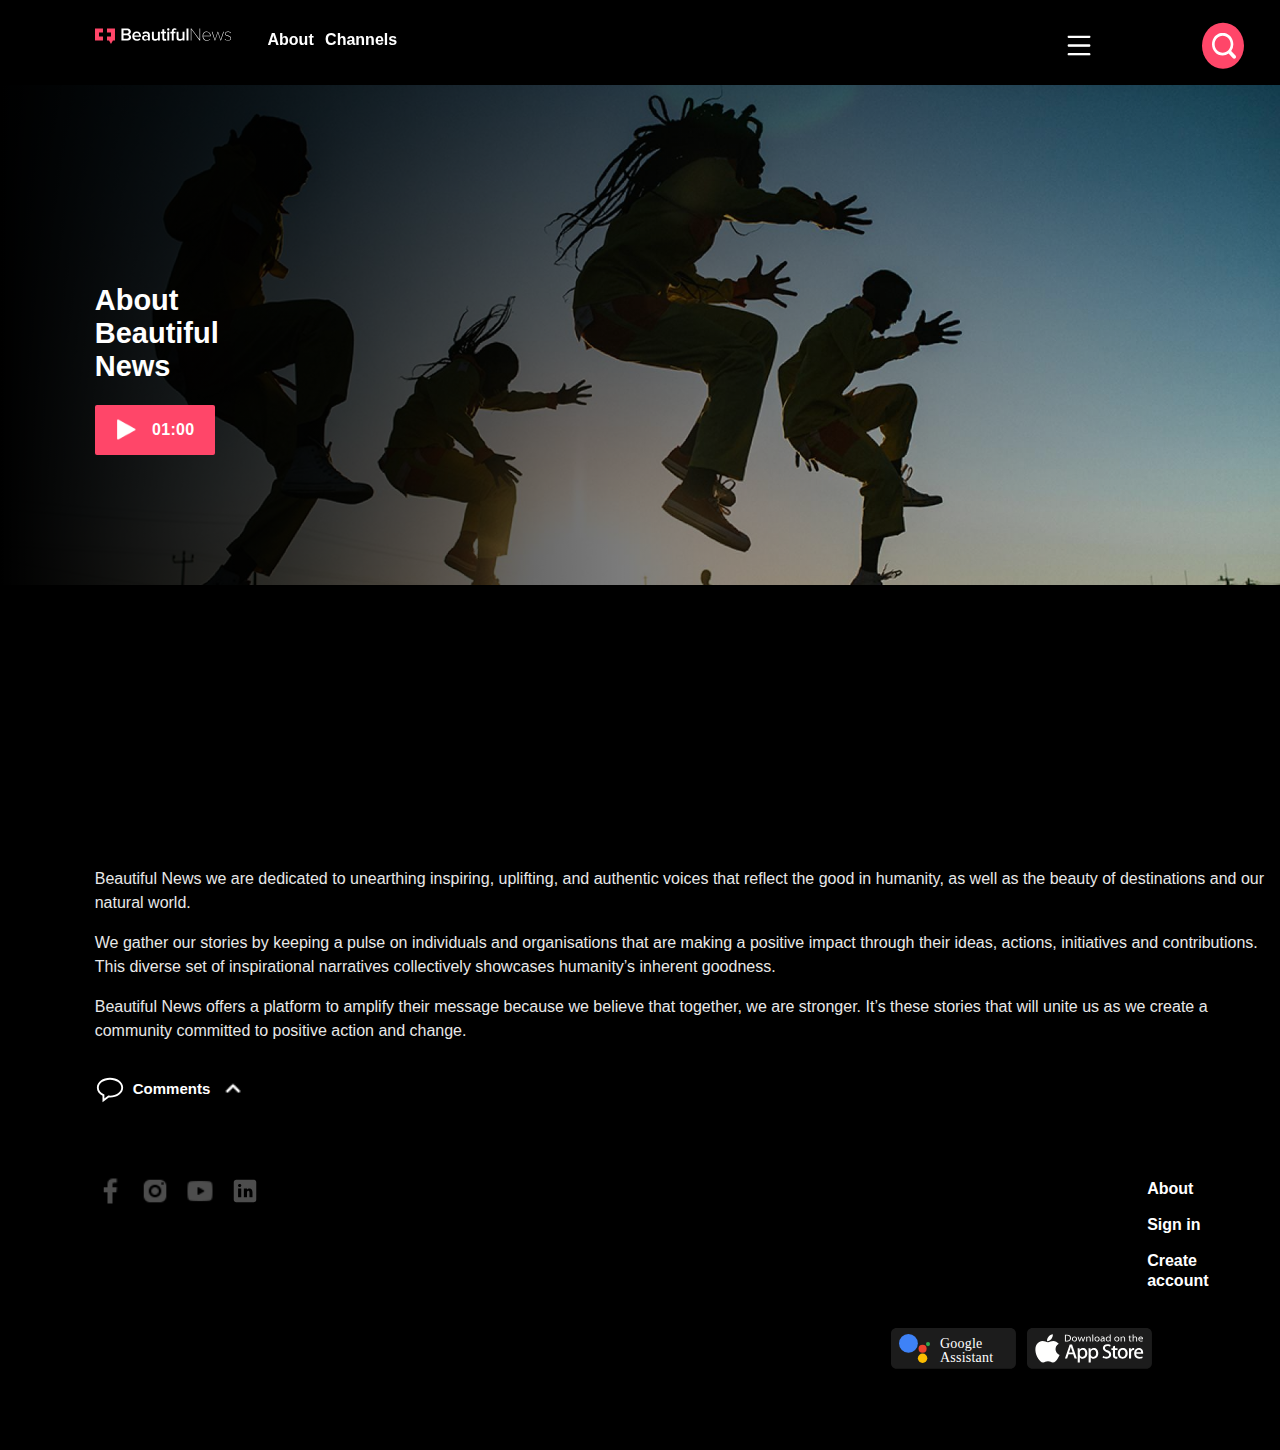
==== about.html @ 3dfb3af2 "obnovil footer" ====
<!DOCTYPE html>
<html lang="en">
<head>
    <meta charset="UTF-8">
    <meta http-equiv="X-UA-Compatible" content="IE=edge">
    <meta name="viewport" content="width=device-width, initial-scale=1.0">
    <link rel="stylesheet" href="css/about.css">
    <title>About Us</title>
</head>
<body>
    <div id="progress">
        <span id="progress-value">&#x1F815;</span>
      </div>
    <header>
        <div class="asa">
            <img src="images/znakNews.svg" class="znak-news" alt="">
            <a href="about.html"><div class="zagolovok-slovo">About</div></a>
            <a href="channel.html"><div class="zagolovok-slovo-1">Channels</div></a>
        </div>
        
            <div class="search-bar">
                <div class="search-box">
                     <input type="text" placeholder="Type to search..">
                    <div class="search-icon">
                        <img class="znak_iskat" src="[data-uri]" alt="">
                    </div>
                </div>
            
            </div>
            <img src="images/menu.png" alt="" class="menu_znak">

            
        
    </header>
    <!----------------------------------------------------------------------------------------->
    <div id="div-pod-zogolovok"></div>
    <div class="glavnaya-novost">
        <img src="images/about beautiful news.jpg" alt="" class="glavnaya-kartinka">
        <div id="background-dlya-kartinok"></div>
        <div class="osnovnyie-zagolovoki">
            <h1 class="h1-zogolovok">
                About <br>
                Beautiful <br>              
                News</h1>
            <div style="display: flex">
                <div class="video-na-zagolovke">
                    <img src="images/play.png" alt="" class="ikonka-play">
                    <div class="vremya-video">01:00</div> 
                </div>
            </div>
        </div>
    </div>
    <!-------------------------------------TEXT---------------------------------------------------->
    <div class="text-content">
        <p>Beautiful News we are dedicated to unearthing inspiring, uplifting, and authentic voices that reflect the good in humanity, as well as the beauty of destinations and our natural world.</p>
        <p>We gather our stories by keeping a pulse on individuals and organisations that are making a positive impact through their ideas, actions, initiatives and contributions. This diverse set of inspirational narratives collectively showcases humanity’s inherent goodness. </p>
        <p>Beautiful News offers a platform to amplify their message because we believe that together, we are stronger. It’s these stories that will unite us as we create a community committed to positive action and change.</p>
    </div>
    <!-------------------------------------COMMENTS---------------------------------------------------->
    <div id = comment class="comments">
        <div id="comments-js">
            <img src="images/message.svg" alt="" class="comment-oblachko">
            <span class="comment-comments">Comments</span>
            <img src="images/svernut.png" alt="" id="svernut" onclick="comments_jss()">
            <img src="images/razvernut.png" alt="" id="razvernut" onclick="comments_jss_2()">
        </div>
        <textarea name="" id="comment-textarea" cols="60" rows="1" placeholder="Type your comment here"></textarea>
    </div>

    <script src="javascript/mainPage.js"></script>
    <!-------------------------------------footer----------------------------------------------->
    <footer>
        <div style="display: flex">
            <a href="https://www.facebook.com/"><img src="images/facebook.png" alt="" class="sotsyalnaya-set"></a>
            <a href="https://www.instagram.com/"><img src="images/instagram.png" alt="" class="sotsyalnaya-set"></a>
            <a href="https://www.youtube.com/"><img src="images/youtube.png" alt="" class="sotsyalnaya-set"></a>
            <a href="https://ru.linkedin.com/"><img src="images/linkedin.svg" alt="" class="sotsyalnaya-set"></a>
            <div class="footer-text" style="margin-left: 80%">
                <a href="about.html"><p>About</p></a>
                <a href="signIn.html"><p>Sign in</p></a>
                <a href="createAccount.html"><p>Create account</p></a>
            </div>
        </div>
        <div style="display: flex" class="nizhnaya-chast-footer">
            <img src="https://www.beautifulnews.com/themes/custom/beautiful_news/images/branding/bn-brand-logo-gs.svg" alt="">
            <img src="images/googleassistant.svg" alt="" class="google-assistant-appstore" style="margin-left: 73%; margin-right: 1%">
            <img src="images/appstore.svg" alt="" class="google-assistant-appstore">
        </div>
    </footer>
</body>
</html>
---- css/about.css ----
html{
    scroll-behavior: smooth;
}
body {
    margin: 0;
    font-family: 'proximanova',sans-serif;
    color: #fff;
    background: #000;
    height: 1450px;
    /* border-width: 1;
    border-style: solid;
    border-color: #e2e8f0; */
}
a {
    text-decoration:none;
    color: #fff;
}
header {
    background-color: rgba(0,0,0,0.7);
    width: 100%;
    height: 85px;
    display: block;
    position: fixed;
    z-index: 5;
    display: flex;
    flex-direction: column;
}
.asa {
    padding-top: 28px;
    margin-right: 7.4%;
    margin-left: 7.4%;
    font-weight: bold;
}
.znak-news {
    max-width: 10.7%;
    height: auto;
    position: absolute;
}
.zagolovok-slovo {
    margin-left: 13.5%;
    margin-top: 0.2%;
    position: absolute;
    cursor: pointer;
}
.zagolovok-slovo:hover {
    text-decoration: underline;
    transition: color .2s linear;
    color: #ff4669;
}
.zagolovok-slovo-1 {
    cursor: pointer;
    margin-top: 0.2%;
    position: absolute;
    margin-left: 18%;
    color: #fff;
}
.zagolovok-slovo-1:hover {
    text-decoration: underline;
    transition: color .2s linear;
    color: #ff4669;
}
.znak_iskat {
    height: 23px;
    width: 23px;
    cursor: pointer;
    margin-left: 80.4%;
    display: block;
    position: absolute;
    margin-top: 2px;
}
.menu_znak {
    height: 34%;
    width: 2%;
    margin-left: 83.3%;
    cursor: pointer;
    display: block;
    position: absolute;
    margin-top: 31px;
}

/*----------------------------------*/

.search-bar{
    width: 100%;
    height: 65%;
    right: 50px;
}
.search-box{
    left: 895px;
    position: relative;
    height: 71%;
    width: 30%;
    border-radius: 50%;
    box-shadow: 5px 5px 30px rgba(0,0,0,.2);
    transition: all 0.5s cubic-bezier(0.68, -0.555, 0.265, 1.55);
}
.search-box.active{
    width: 23%;
}
.search-box input{
    height: 100%;
    width: 100%;
    border: none;
    outline: none;
    background: #fff;
    font-size: 18px;
    border-radius: 50px;
    padding: -19px 60px 0 20px;
    opacity: 0;
    transition: all 0.5s cubic-bezier(0.68, -0.555, 0.265, 1.55);

}
.search-box input.active{
    opacity: 1;
}
.search-box input::placeholder{
    color: #e8e8e8;
}
.search-box .search-icon{
    position: absolute;
    left: 307px;
    right: 175px;
    top: 50%;
    transform: translateY(-54%);
    height: 119%;
    width: 11%;
    background: #ff4669;
    border-radius: 50%;
    text-align: center;
    line-height: 60px;
    font-size: 22px;
    color:#ff4669;
    cursor: pointer;
    z-index: 1;
    transition: all 0.5s cubic-bezier(0.68, -0.555, 0.265, 1.55);

}
.search-box .search-icon.active{
    height: 122%;
    width: 14.5%;
    color: #fff;
    right: 5px;
    background: #ff4669;
    transform: translateY(-52%) rotate(360deg);
    line-height: 50px;
    font-size: 20px;
}
.search-icon img{
    height: 57%;
    width: 58%;
    margin: 10px 10px;
}

 /* ------------------------------------------------------------------------------- */
 #div-pod-zogolovok {
    height: 85px;
    width: 100%;
 }
.glavnaya-novost {
    width: 100%;
    height: 750px;
}
.glavnaya-kartinka {
    max-width: 100%;
    height: auto;
    position: absolute;
    display: block;
}
#background-dlya-kartinok{
    width: 100%;
    height: 750px;
    position: absolute;
    z-index: 1;
    background: linear-gradient(to right,black 0%,rgba(0,0,0,0) 100%);
}
.osnovnyie-zagolovoki {
    margin-left: 7.4%;
    margin-top: 14%;
    position: absolute;
    z-index: 2;
}
.h1-zogolovok {
    font-size: 29px;
    width: 60%;
}

.video-na-zagolovke {
    margin-top: 2.4%;
    height: 50px;
    width: 120px;
    font-size: 16px;
    font-weight: 600;
    letter-spacing: 0.25px;
    background-color: #ff4669;
    border-radius: 2px;
    cursor: pointer;
}
.ikonka-play {
    width: 25px;
    height: 25px;
    margin-top: 10%;
    margin-left: 15%;
    float: left;
}
.vremya-video {
    float: left;
    margin-top: 13%;
    margin-left: 12%;
}
.video-na-zagolovke:hover {
    background-color: #565657;
}

/*-------------------*/

#progress {
    position: fixed;
    bottom: 20px;
    right: 10px;
    height: 8%;
    width: 5%;
    display: none;
    place-items: center;
    border-radius: 50%;
    box-shadow: 0 0 10px rgba(0, 0, 0, 0.2);
    cursor: pointer;
  }
  #progress-value {
    display: block;
    height: calc(100% - 15px);
    width: calc(100% - 15px);
    background-color: #ffffff;
    border-radius: 50%;
    display: grid;
    place-items: center;
    font-size: 35px;
    color: #2c5c81;
  }

 /* -------------------------------TEXT------------------------------------------------ */
.text-content {
    font-family: -apple-system,BlinkMacSystemFont,"Segoe UI",Roboto,"Helvetica Neue",Arial,"Noto Sans",sans-serif,"Apple Color Emoji","Segoe UI Emoji","Segoe UI Symbol","Noto Color Emoji";
    margin-left: 7.4%;
    margin-top: 2.5%;
    max-width: 1210px;
    color: #e8e8e8;
    line-height: 1.5;
}
/* -------------------------------COMMENTS------------------------------------------------ */
.comments {
    margin-left: 7.4%;
    margin-top: 2.5%;
    max-width: 1210px;
}
#comments-js {
    display: flex;;
}
#comments-js:hover {
    text-decoration: underline;
}
.comment-oblachko {
    height: 30px;
    max-width: 30px;
    cursor: pointer;
    display: block;
    margin-right: 8px;
}
.comment-comments {
    text-align: center;
    font-size: 15px;
    font-weight: 600;
    line-height: 1.2;
    cursor: pointer;
    margin-top: 5px;
    margin-right: 8px;
}
#razvernut {
    height: 30px;
    max-width: 30px;
    cursor: pointer;
    display: none;
    
}
#svernut {
    height: 30px;
    max-width: 30px;
    cursor: pointer;
    margin-right: 8px;
}
#comment-textarea {
    max-width: 100%;
    min-width: 100%;
    height: 45px;
    background-color: #444444;
    border-radius: 5px;
    color: #fff;
    border: #000 solid;
    margin-top: 1%;
    font-size: 15px;
    font-family: 'proximanova',sans-serif;
    display: none;
    /* background: url([data-uri]);
    background-position: right 0.625rem top 0.875rem; */
    background-repeat: no-repeat;
    resize: none;
}
#comment-textarea.show {
    display: block;
}
::placeholder {
    padding-top: 1%;
    padding-left: 2%;
    font-size: 15px;
    font-family: 'proximanova',sans-serif;
}
/* --------------------------------------footer----------------------------------------- */
footer {
    margin-left: 7.4%;
    margin-right: 7.4%;
    margin-top: 4.5%;
}
.sotsyalnaya-set {
    height: 30px;
    width: 30px;
    margin-right: 15px;
    opacity: .3;
    margin-top: 13px;
}
.sotsyalnaya-set:hover {
    opacity: 1;
}
.footer-text {
    padding-top: 0px;
    font-size: 16px;
    font-weight: 600;
    line-height: 1.25;
}
.footer-text p {
    cursor: pointer;
}
.footer-text p:hover {
    text-decoration: underline;
}
.nizhnaya-chast-footer {
    margin-top: 2%;
}
.google-assistant-appstore {
    cursor: pointer;
}
.google-assistant-appstore:hover {
    opacity: .6;
}
/* -------------------------------mobile-version------------------------------------------------ */

@media (max-width: 768px){
    #div-pod-zogolovok {
        height: 85px;
        width: 100%;
     }
    .glavnaya-novost {
        width: 100%;
        height: 800px;
    }
    .glavnaya-kartinka {
        max-width: 100%;
        height: 500px;
        position: absolute;
        display: block;
    }
    #background-dlya-kartinok{
        width: 100%;
        height: 750px;
        position: absolute;
        z-index: 1;
        background: linear-gradient(to right,black 0%,rgba(0,0,0,0) 100%);
    }
    .osnovnyie-zagolovoki {
        margin-left: 7.4%;
        margin-top: 14%;
        position: absolute;
        z-index: 2;
    }
    .h1-zogolovok {
        font-size: 29px;
        width: 60%;
    }
    
    .video-na-zagolovke {
        margin-top: 2.4%;
        height: 50px;
        width: 120px;
        font-size: 16px;
        font-weight: 600;
        letter-spacing: 0.25px;
        background-color: #ff4669;
        border-radius: 2px;
        cursor: pointer;
    }
    .ikonka-play {
        width: 25px;
        height: 25px;
        margin-top: 10%;
        margin-left: 15%;
        float: left;
    }
    .vremya-video {
        float: left;
        margin-top: 13%;
        margin-left: 12%;
    }
    .video-na-zagolovke:hover {
        background-color: #565657;
    }
    
    /*-------------------*/
    
    #progress {
        position: fixed;
        bottom: 20px;
        right: 10px;
        height: 8%;
        width: 5%;
        display: none;
        place-items: center;
        border-radius: 50%;
        box-shadow: 0 0 10px rgba(0, 0, 0, 0.2);
        cursor: pointer;
      }
      #progress-value {
        display: block;
        height: calc(100% - 15px);
        width: calc(100% - 15px);
        background-color: #ffffff;
        border-radius: 50%;
        display: grid;
        place-items: center;
        font-size: 35px;
        color: #2c5c81;
      }
      /* --------------------------------------footer----------------------------------------- */
    footer {
        margin-left: 7.4%;
        margin-right: 7.4%;
        margin-top: 4.5%;
    }
    .sotsyalnaya-set {
        height: 30px;
        width: 30px;
        margin-right: 15px;
        opacity: .3;
        margin-top: 13px;
    }
    .sotsyalnaya-set:hover {
        opacity: 1;
    }
    .footer-text {
        padding-top: 0px;
        font-size: 16px;
        font-weight: 600;
        line-height: 1.25;
    }
    .footer-text p {
        cursor: pointer;
    }
    .footer-text p:hover {
        text-decoration: underline;
    }
    .nizhnaya-chast-footer {
        margin-top: 2%;
    }
    .google-assistant-appstore {
        cursor: pointer;
    }
    .google-assistant-appstore:hover {
        opacity: .6;
    }
}
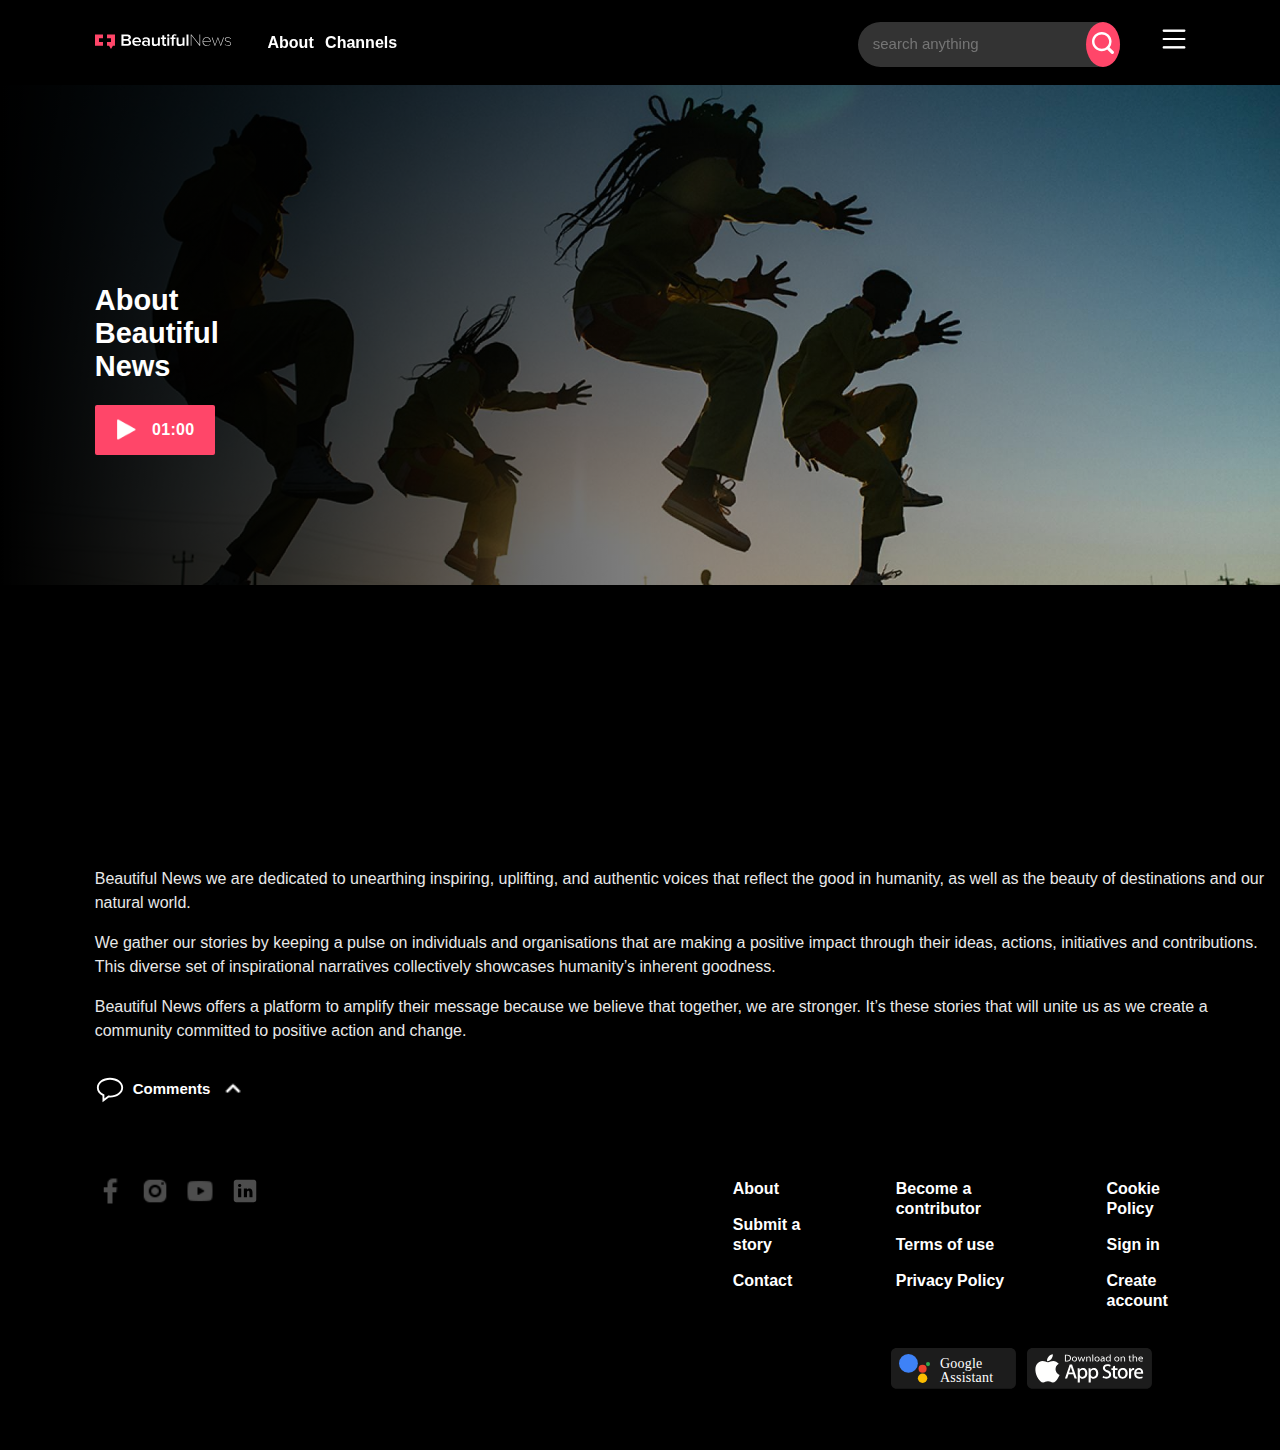
==== commit e67c82ca: "коррекция" ====
--- a/about.html
+++ b/about.html
@@ -13,22 +13,19 @@
       </div>
     <header>
         <div class="asa">
-            <img src="images/znakNews.svg" class="znak-news" alt="">
+            <a href="mainPage.html"><img src="images/znakNews.svg" class="znak-news" alt=""></a>
             <a href="about.html"><div class="zagolovok-slovo">About</div></a>
             <a href="channel.html"><div class="zagolovok-slovo-1">Channels</div></a>
-        </div>
         
-            <div class="search-bar">
-                <div class="search-box">
-                     <input type="text" placeholder="Type to search..">
-                    <div class="search-icon">
-                        <img class="znak_iskat" src="[data-uri]" alt="">
-                    </div>
-                </div>
-            
+        
+            <div class="container">
+                <form action="" class="search-bar">
+                    <input type="text" placeholder="search anything" name="q">
+                    <button type="submit"><img src="[data-uri]" alt=""></button>
+                </form>
             </div>
             <img src="images/menu.png" alt="" class="menu_znak">
-
+        </div>
             
         
     </header>
@@ -75,10 +72,20 @@
             <a href="https://www.instagram.com/"><img src="images/instagram.png" alt="" class="sotsyalnaya-set"></a>
             <a href="https://www.youtube.com/"><img src="images/youtube.png" alt="" class="sotsyalnaya-set"></a>
             <a href="https://ru.linkedin.com/"><img src="images/linkedin.svg" alt="" class="sotsyalnaya-set"></a>
-            <div class="footer-text" style="margin-left: 80%">
-                <a href="about.html"><p>About</p></a>
-                <a href="signIn.html"><p>Sign in</p></a>
-                <a href="createAccount.html"><p>Create account</p></a>
+            <div class="footer-text" style="margin-left: 42%">
+                <p>About</p>
+                <p>Submit a story</p>
+                <p>Contact</p>
+            </div>
+            <div class="footer-text" style="margin-left: 8%">
+                <p>Become a contributor</p>
+                <p>Terms of use</p>
+                <p>Privacy Policy</p>
+            </div>
+            <div class="footer-text" style="margin-left: 9%">
+                <p>Cookie Policy</p>
+                <p>Sign in</p>
+                <p>Create account</p>
             </div>
         </div>
         <div style="display: flex" class="nizhnaya-chast-footer">
--- a/css/about.css
+++ b/css/about.css
@@ -22,14 +22,18 @@
     display: block;
     position: fixed;
     z-index: 5;
+}
+.asa {
+    padding-top: 22px;
+    margin-right: 7.4%;
+    margin-left: 7.4%;
+    font-weight: bold;
     display: flex;
     flex-direction: column;
-}
-.asa {
-    padding-top: 28px;
-    margin-right: 7.4%;
-    margin-left: 7.4%;
-    font-weight: bold;
+    height: 78%;
+}
+a img{
+    margin-top: 0.9%;
 }
 .znak-news {
     max-width: 10.7%;
@@ -38,7 +42,7 @@
 }
 .zagolovok-slovo {
     margin-left: 13.5%;
-    margin-top: 0.2%;
+    margin-top: 0.9%;
     position: absolute;
     cursor: pointer;
 }
@@ -49,10 +53,9 @@
 }
 .zagolovok-slovo-1 {
     cursor: pointer;
-    margin-top: 0.2%;
+    margin-top: 0.9%;
     position: absolute;
     margin-left: 18%;
-    color: #fff;
 }
 .zagolovok-slovo-1:hover {
     text-decoration: underline;
@@ -72,84 +75,61 @@
     height: 34%;
     width: 2%;
     margin-left: 83.3%;
-    cursor: pointer;
-    display: block;
-    position: absolute;
-    margin-top: 31px;
-}
+    margin-top: 0.2%;
+    cursor: pointer;
+    display: block;
+    position: absolute;
+
+}
+
+
 
 /*----------------------------------*/
 
+.container{
+    width: 24%;
+    display: flex;
+    align-items: center;
+    justify-content: center;
+    margin-left: 70%;
+    padding: -2px;
+}
 .search-bar{
     width: 100%;
-    height: 65%;
-    right: 50px;
-}
-.search-box{
-    left: 895px;
-    position: relative;
-    height: 71%;
-    width: 30%;
+    max-width: 700%;
+    background: rgba(255, 255, 255, 0.2);
+    display: flex;
+    align-items: center;
+    border-radius: 60px;
+}
+
+
+.search-bar input{
+    background: transparent;
+    flex: 1;
+    border: 0;
+    outline: none;
+    padding: 3% 4%;
+    font-size: 13px;
+    color:#ff4669;
+}
+.container::placeholder{
+    color: #a09799;
+}
+.search-bar button img{
+    width: 97%;
+}
+.search-bar button{
+    border: 0;
     border-radius: 50%;
-    box-shadow: 5px 5px 30px rgba(0,0,0,.2);
-    transition: all 0.5s cubic-bezier(0.68, -0.555, 0.265, 1.55);
-}
-.search-box.active{
-    width: 23%;
-}
-.search-box input{
-    height: 100%;
-    width: 100%;
-    border: none;
-    outline: none;
-    background: #fff;
-    font-size: 18px;
-    border-radius: 50px;
-    padding: -19px 60px 0 20px;
-    opacity: 0;
-    transition: all 0.5s cubic-bezier(0.68, -0.555, 0.265, 1.55);
-
-}
-.search-box input.active{
-    opacity: 1;
-}
-.search-box input::placeholder{
-    color: #e8e8e8;
-}
-.search-box .search-icon{
-    position: absolute;
-    left: 307px;
-    right: 175px;
-    top: 50%;
-    transform: translateY(-54%);
-    height: 119%;
-    width: 11%;
-    background: #ff4669;
-    border-radius: 50%;
-    text-align: center;
-    line-height: 60px;
-    font-size: 22px;
-    color:#ff4669;
-    cursor: pointer;
-    z-index: 1;
-    transition: all 0.5s cubic-bezier(0.68, -0.555, 0.265, 1.55);
-
-}
-.search-box .search-icon.active{
-    height: 122%;
-    width: 14.5%;
-    color: #fff;
-    right: 5px;
-    background: #ff4669;
-    transform: translateY(-52%) rotate(360deg);
-    line-height: 50px;
-    font-size: 20px;
-}
-.search-icon img{
-    height: 57%;
-    width: 58%;
-    margin: 10px 10px;
-}
+    width: 13%;
+    height: 5vh;
+    background:#ff4669;
+    cursor: pointer;
+}
+
+
+
 
  /* ------------------------------------------------------------------------------- */
  #div-pod-zogolovok {
@@ -213,11 +193,12 @@
 
 /*-------------------*/
 
+
 #progress {
     position: fixed;
-    bottom: 20px;
-    right: 10px;
-    height: 8%;
+    bottom: 3%;
+    right: 2%;
+    height: 9%;
     width: 5%;
     display: none;
     place-items: center;
@@ -229,13 +210,14 @@
     display: block;
     height: calc(100% - 15px);
     width: calc(100% - 15px);
-    background-color: #ffffff;
+    background-color: #3f3b3b;
     border-radius: 50%;
     display: grid;
     place-items: center;
-    font-size: 35px;
-    color: #2c5c81;
+    font-size: 26px;
+    color: #ccd0d4;
   }
+
 
  /* -------------------------------TEXT------------------------------------------------ */
 .text-content {
@@ -350,129 +332,3 @@
 .google-assistant-appstore:hover {
     opacity: .6;
 }
-/* -------------------------------mobile-version------------------------------------------------ */
-
-@media (max-width: 768px){
-    #div-pod-zogolovok {
-        height: 85px;
-        width: 100%;
-     }
-    .glavnaya-novost {
-        width: 100%;
-        height: 800px;
-    }
-    .glavnaya-kartinka {
-        max-width: 100%;
-        height: 500px;
-        position: absolute;
-        display: block;
-    }
-    #background-dlya-kartinok{
-        width: 100%;
-        height: 750px;
-        position: absolute;
-        z-index: 1;
-        background: linear-gradient(to right,black 0%,rgba(0,0,0,0) 100%);
-    }
-    .osnovnyie-zagolovoki {
-        margin-left: 7.4%;
-        margin-top: 14%;
-        position: absolute;
-        z-index: 2;
-    }
-    .h1-zogolovok {
-        font-size: 29px;
-        width: 60%;
-    }
-    
-    .video-na-zagolovke {
-        margin-top: 2.4%;
-        height: 50px;
-        width: 120px;
-        font-size: 16px;
-        font-weight: 600;
-        letter-spacing: 0.25px;
-        background-color: #ff4669;
-        border-radius: 2px;
-        cursor: pointer;
-    }
-    .ikonka-play {
-        width: 25px;
-        height: 25px;
-        margin-top: 10%;
-        margin-left: 15%;
-        float: left;
-    }
-    .vremya-video {
-        float: left;
-        margin-top: 13%;
-        margin-left: 12%;
-    }
-    .video-na-zagolovke:hover {
-        background-color: #565657;
-    }
-    
-    /*-------------------*/
-    
-    #progress {
-        position: fixed;
-        bottom: 20px;
-        right: 10px;
-        height: 8%;
-        width: 5%;
-        display: none;
-        place-items: center;
-        border-radius: 50%;
-        box-shadow: 0 0 10px rgba(0, 0, 0, 0.2);
-        cursor: pointer;
-      }
-      #progress-value {
-        display: block;
-        height: calc(100% - 15px);
-        width: calc(100% - 15px);
-        background-color: #ffffff;
-        border-radius: 50%;
-        display: grid;
-        place-items: center;
-        font-size: 35px;
-        color: #2c5c81;
-      }
-      /* --------------------------------------footer----------------------------------------- */
-    footer {
-        margin-left: 7.4%;
-        margin-right: 7.4%;
-        margin-top: 4.5%;
-    }
-    .sotsyalnaya-set {
-        height: 30px;
-        width: 30px;
-        margin-right: 15px;
-        opacity: .3;
-        margin-top: 13px;
-    }
-    .sotsyalnaya-set:hover {
-        opacity: 1;
-    }
-    .footer-text {
-        padding-top: 0px;
-        font-size: 16px;
-        font-weight: 600;
-        line-height: 1.25;
-    }
-    .footer-text p {
-        cursor: pointer;
-    }
-    .footer-text p:hover {
-        text-decoration: underline;
-    }
-    .nizhnaya-chast-footer {
-        margin-top: 2%;
-    }
-    .google-assistant-appstore {
-        cursor: pointer;
-    }
-    .google-assistant-appstore:hover {
-        opacity: .6;
-    }
-}
-
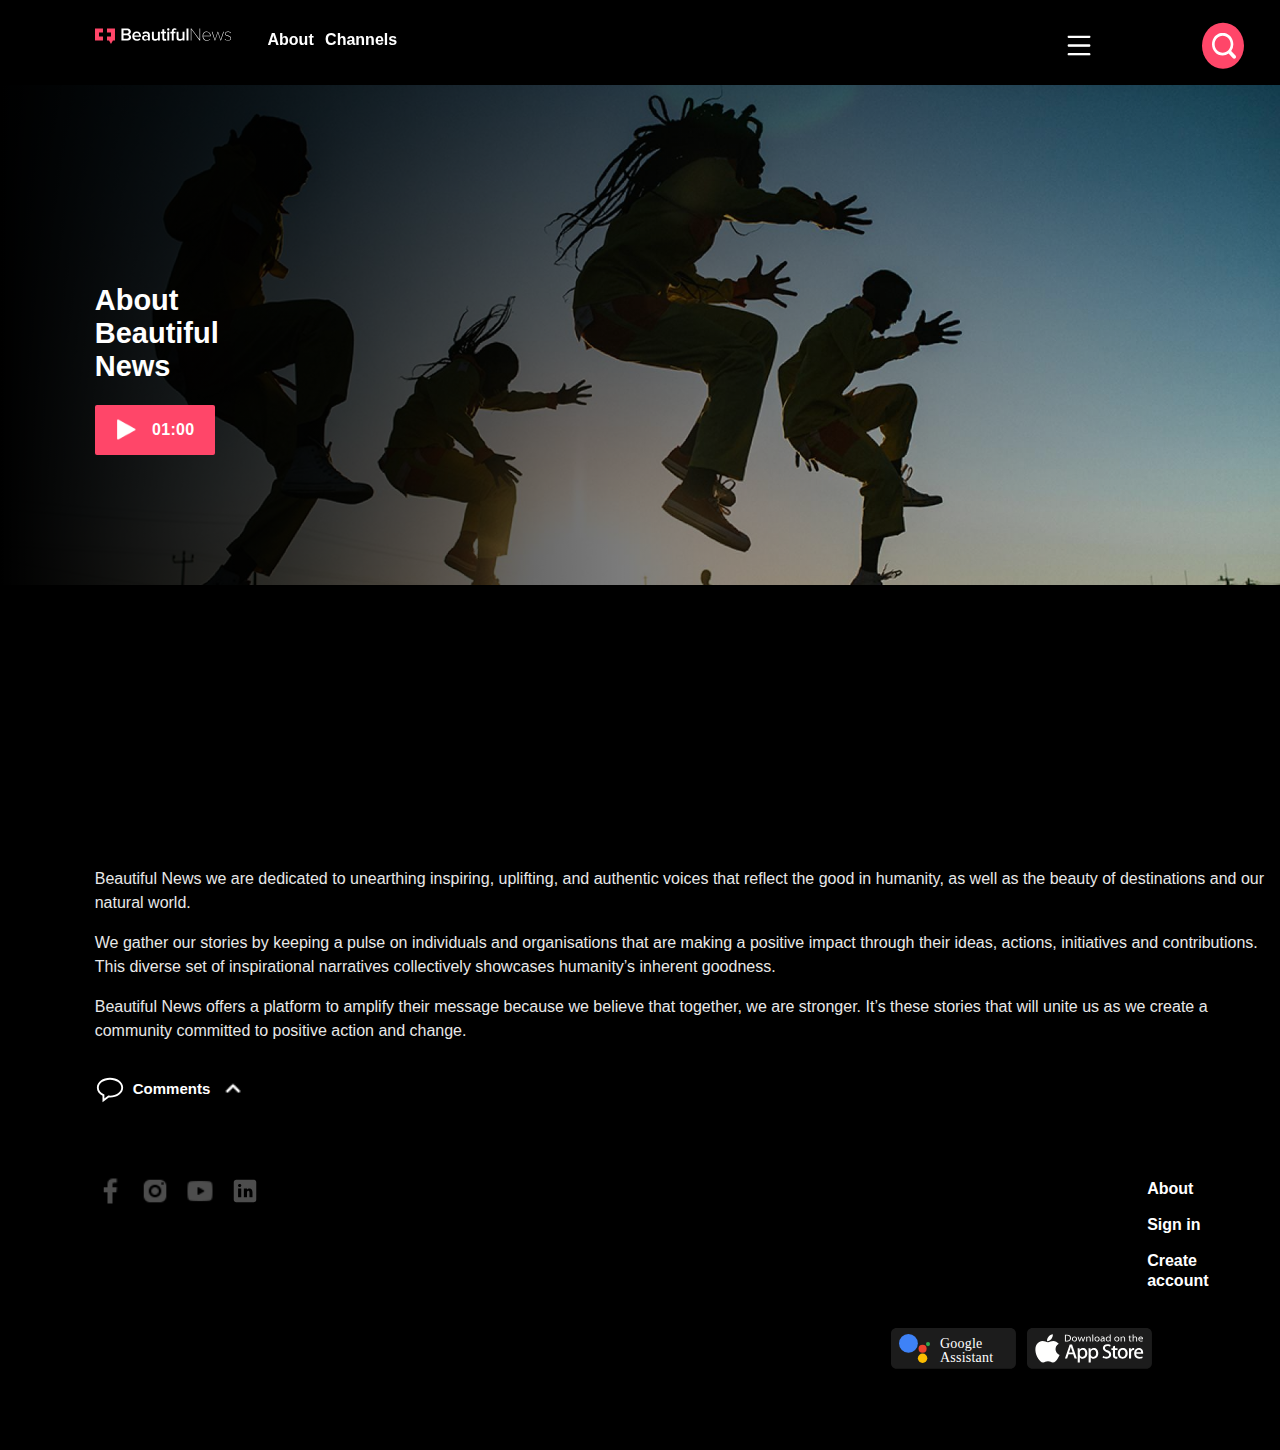
==== commit 3a67f781: "sdelal mobile adaptation na About page, krome header" ====
--- a/about.html
+++ b/about.html
@@ -16,16 +16,19 @@
             <a href="mainPage.html"><img src="images/znakNews.svg" class="znak-news" alt=""></a>
             <a href="about.html"><div class="zagolovok-slovo">About</div></a>
             <a href="channel.html"><div class="zagolovok-slovo-1">Channels</div></a>
+        </div>
         
-        
-            <div class="container">
-                <form action="" class="search-bar">
-                    <input type="text" placeholder="search anything" name="q">
-                    <button type="submit"><img src="[data-uri]" alt=""></button>
-                </form>
+            <div class="search-bar">
+                <div class="search-box">
+                     <input type="text" placeholder="Type to search..">
+                    <div class="search-icon">
+                        <img class="znak_iskat" src="[data-uri]" alt="">
+                    </div>
+                </div>
+            
             </div>
             <img src="images/menu.png" alt="" class="menu_znak">
-        </div>
+
             
         
     </header>
@@ -72,25 +75,15 @@
             <a href="https://www.instagram.com/"><img src="images/instagram.png" alt="" class="sotsyalnaya-set"></a>
             <a href="https://www.youtube.com/"><img src="images/youtube.png" alt="" class="sotsyalnaya-set"></a>
             <a href="https://ru.linkedin.com/"><img src="images/linkedin.svg" alt="" class="sotsyalnaya-set"></a>
-            <div class="footer-text" style="margin-left: 42%">
-                <p>About</p>
-                <p>Submit a story</p>
-                <p>Contact</p>
-            </div>
-            <div class="footer-text" style="margin-left: 8%">
-                <p>Become a contributor</p>
-                <p>Terms of use</p>
-                <p>Privacy Policy</p>
-            </div>
-            <div class="footer-text" style="margin-left: 9%">
-                <p>Cookie Policy</p>
-                <p>Sign in</p>
-                <p>Create account</p>
+            <div class="footer-text">
+                <a href="about.html"><p>About</p></a>
+                <a href="signIn.html"><p>Sign in</p></a>
+                <a href="createAccount.html"><p>Create account</p></a>
             </div>
         </div>
         <div style="display: flex" class="nizhnaya-chast-footer">
             <img src="https://www.beautifulnews.com/themes/custom/beautiful_news/images/branding/bn-brand-logo-gs.svg" alt="">
-            <img src="images/googleassistant.svg" alt="" class="google-assistant-appstore" style="margin-left: 73%; margin-right: 1%">
+            <img src="images/googleassistant.svg" alt="" id="google-assistant" class="google-assistant-appstore">
             <img src="images/appstore.svg" alt="" class="google-assistant-appstore">
         </div>
     </footer>
--- a/css/about.css
+++ b/css/about.css
@@ -22,18 +22,14 @@
     display: block;
     position: fixed;
     z-index: 5;
+    display: flex;
+    flex-direction: column;
 }
 .asa {
-    padding-top: 22px;
+    padding-top: 28px;
     margin-right: 7.4%;
     margin-left: 7.4%;
     font-weight: bold;
-    display: flex;
-    flex-direction: column;
-    height: 78%;
-}
-a img{
-    margin-top: 0.9%;
 }
 .znak-news {
     max-width: 10.7%;
@@ -42,7 +38,7 @@
 }
 .zagolovok-slovo {
     margin-left: 13.5%;
-    margin-top: 0.9%;
+    margin-top: 0.2%;
     position: absolute;
     cursor: pointer;
 }
@@ -53,9 +49,10 @@
 }
 .zagolovok-slovo-1 {
     cursor: pointer;
-    margin-top: 0.9%;
+    margin-top: 0.2%;
     position: absolute;
     margin-left: 18%;
+    color: #fff;
 }
 .zagolovok-slovo-1:hover {
     text-decoration: underline;
@@ -75,61 +72,84 @@
     height: 34%;
     width: 2%;
     margin-left: 83.3%;
-    margin-top: 0.2%;
-    cursor: pointer;
-    display: block;
-    position: absolute;
-
-}
-
-
+    cursor: pointer;
+    display: block;
+    position: absolute;
+    margin-top: 31px;
+}
 
 /*----------------------------------*/
 
-.container{
-    width: 24%;
-    display: flex;
-    align-items: center;
-    justify-content: center;
-    margin-left: 70%;
-    padding: -2px;
-}
 .search-bar{
     width: 100%;
-    max-width: 700%;
-    background: rgba(255, 255, 255, 0.2);
-    display: flex;
-    align-items: center;
-    border-radius: 60px;
-}
-
-
-.search-bar input{
-    background: transparent;
-    flex: 1;
-    border: 0;
+    height: 65%;
+    right: 50px;
+}
+.search-box{
+    left: 895px;
+    position: relative;
+    height: 71%;
+    width: 30%;
+    border-radius: 50%;
+    box-shadow: 5px 5px 30px rgba(0,0,0,.2);
+    transition: all 0.5s cubic-bezier(0.68, -0.555, 0.265, 1.55);
+}
+.search-box.active{
+    width: 23%;
+}
+.search-box input{
+    height: 100%;
+    width: 100%;
+    border: none;
     outline: none;
-    padding: 3% 4%;
-    font-size: 13px;
+    background: #fff;
+    font-size: 18px;
+    border-radius: 50px;
+    padding: -19px 60px 0 20px;
+    opacity: 0;
+    transition: all 0.5s cubic-bezier(0.68, -0.555, 0.265, 1.55);
+
+}
+.search-box input.active{
+    opacity: 1;
+}
+.search-box input::placeholder{
+    color: #e8e8e8;
+}
+.search-box .search-icon{
+    position: absolute;
+    left: 307px;
+    right: 175px;
+    top: 50%;
+    transform: translateY(-54%);
+    height: 119%;
+    width: 11%;
+    background: #ff4669;
+    border-radius: 50%;
+    text-align: center;
+    line-height: 60px;
+    font-size: 22px;
     color:#ff4669;
-}
-.container::placeholder{
-    color: #a09799;
-}
-.search-bar button img{
-    width: 97%;
-}
-.search-bar button{
-    border: 0;
-    border-radius: 50%;
-    width: 13%;
-    height: 5vh;
-    background:#ff4669;
-    cursor: pointer;
-}
-
-
-
+    cursor: pointer;
+    z-index: 1;
+    transition: all 0.5s cubic-bezier(0.68, -0.555, 0.265, 1.55);
+
+}
+.search-box .search-icon.active{
+    height: 122%;
+    width: 14.5%;
+    color: #fff;
+    right: 5px;
+    background: #ff4669;
+    transform: translateY(-52%) rotate(360deg);
+    line-height: 50px;
+    font-size: 20px;
+}
+.search-icon img{
+    height: 57%;
+    width: 58%;
+    margin: 10px 10px;
+}
 
  /* ------------------------------------------------------------------------------- */
  #div-pod-zogolovok {
@@ -193,12 +213,11 @@
 
 /*-------------------*/
 
-
 #progress {
     position: fixed;
-    bottom: 3%;
-    right: 2%;
-    height: 9%;
+    bottom: 20px;
+    right: 10px;
+    height: 8%;
     width: 5%;
     display: none;
     place-items: center;
@@ -210,14 +229,13 @@
     display: block;
     height: calc(100% - 15px);
     width: calc(100% - 15px);
-    background-color: #3f3b3b;
+    background-color: #ffffff;
     border-radius: 50%;
     display: grid;
     place-items: center;
-    font-size: 26px;
-    color: #ccd0d4;
+    font-size: 35px;
+    color: #2c5c81;
   }
-
 
  /* -------------------------------TEXT------------------------------------------------ */
 .text-content {
@@ -316,6 +334,7 @@
     font-size: 16px;
     font-weight: 600;
     line-height: 1.25;
+    margin-left: 80%;
 }
 .footer-text p {
     cursor: pointer;
@@ -329,6 +348,209 @@
 .google-assistant-appstore {
     cursor: pointer;
 }
+#google-assistant {
+    margin-left: 73%; 
+    margin-right: 1%
+}
 .google-assistant-appstore:hover {
     opacity: .6;
 }
+/* -------------------------------mobile-version------------------------------------------------ */
+
+@media (max-width: 768px){
+    #div-pod-zogolovok {
+        height: 85px;
+        width: 100%;
+     }
+    .glavnaya-novost {
+        width: 100%;
+        height: 800px;
+    }
+    .glavnaya-kartinka {
+        max-width: 100%;
+        height: 500px;
+        position: absolute;
+        display: block;
+        object-fit: cover;
+    }
+    #background-dlya-kartinok{
+        width: 100%;
+        height: 750px;
+        position: absolute;
+        z-index: 1;
+        background: linear-gradient(to right,black 0%,rgba(0,0,0,0) 100%);
+    }
+    .osnovnyie-zagolovoki {
+        margin-left: 7.4%;
+        margin-top: 14%;
+        position: absolute;
+        z-index: 2;
+    }
+    .h1-zogolovok {
+        font-size: 29px;
+        width: 60%;
+    }
+    
+    .video-na-zagolovke {
+        margin-top: 2.4%;
+        height: 50px;
+        width: 120px;
+        font-size: 16px;
+        font-weight: 600;
+        letter-spacing: 0.25px;
+        background-color: #ff4669;
+        border-radius: 2px;
+        cursor: pointer;
+    }
+    .ikonka-play {
+        width: 25px;
+        height: 25px;
+        margin-top: 10%;
+        margin-left: 15%;
+        float: left;
+    }
+    .vremya-video {
+        float: left;
+        margin-top: 13%;
+        margin-left: 12%;
+    }
+    .video-na-zagolovke:hover {
+        background-color: #565657;
+    }
+    
+    /*-------------------*/
+    /* -------------------------------TEXT------------------------------------------------ */
+    .text-content {
+        font-family: -apple-system,BlinkMacSystemFont,"Segoe UI",Roboto,"Helvetica Neue",Arial,"Noto Sans",sans-serif,"Apple Color Emoji","Segoe UI Emoji","Segoe UI Symbol","Noto Color Emoji";
+        margin-left: 7.4%;
+        margin-top: 2.5%;
+        max-width: 610px;
+        color: #e8e8e8;
+        line-height: 1.3;
+    }
+    /* -------------------------------COMMENTS------------------------------------------------ */
+    .comments {
+        margin-left: 7.4%;
+        margin-top: 4.5%;
+        max-width: 610px;
+    }
+    #comments-js {
+        display: flex;;
+    }
+    #comments-js:hover {
+        text-decoration: underline;
+    }
+    .comment-oblachko {
+        height: 30px;
+        max-width: 30px;
+        cursor: pointer;
+        display: block;
+        margin-right: 8px;
+    }
+    .comment-comments {
+        text-align: center;
+        font-size: 15px;
+        font-weight: 600;
+        line-height: 1.2;
+        cursor: pointer;
+        margin-top: 5px;
+        margin-right: 8px;
+    }
+    #razvernut {
+        height: 30px;
+        max-width: 30px;
+        cursor: pointer;
+        display: none;
+        
+    }
+    #svernut {
+        height: 30px;
+        max-width: 30px;
+        cursor: pointer;
+        margin-right: 8px;
+    }
+    #comment-textarea {
+        max-width: 100%;
+        min-width: 100%;
+        height: 45px;
+        background-color: #444444;
+        border-radius: 5px;
+        color: #fff;
+        border: #000 solid;
+        margin-top: 1%;
+        font-size: 15px;
+        font-family: 'proximanova',sans-serif;
+        display: none;
+        /* background: url([data-uri]);
+        background-position: right 0.625rem top 0.875rem; */
+        background-repeat: no-repeat;
+        resize: none;
+    }
+    #comment-textarea.show {
+        display: block;
+    }
+    ::placeholder {
+        padding-top: 1%;
+        padding-left: 2%;
+        font-size: 15px;
+        font-family: 'proximanova',sans-serif;
+    }
+    #progress {
+        position: fixed;
+        bottom: 20px;
+        right: 10px;
+        height: 8%;
+        width: 5%;
+        display: none;
+        place-items: center;
+        border-radius: 50%;
+        box-shadow: 0 0 10px rgba(0, 0, 0, 0.2);
+        cursor: pointer;
+      }
+      #progress-value {
+        display: block;
+        height: calc(100% - 15px);
+        width: calc(100% - 15px);
+        background-color: #ffffff;
+        border-radius: 50%;
+        display: grid;
+        place-items: center;
+        font-size: 35px;
+        color: #2c5c81;
+      }
+      /* --------------------------------------footer----------------------------------------- */
+    footer {
+        margin-left: 7.4%;
+        margin-top: 4.5%;
+    }
+    .sotsyalnaya-set {
+        height: 30px;
+        width: 30px;
+        opacity: .3;
+        margin-top: 13px;
+    }
+    .sotsyalnaya-set:hover {
+        opacity: 1;
+    }
+    .footer-text {
+        padding-top: 0px;
+        font-size: 16px;
+        font-weight: 600;
+        line-height: 1.25;
+        margin-left: 60%;
+    }
+    .footer-text p {
+        cursor: pointer;
+    }
+    .footer-text p:hover {
+        text-decoration: underline;
+    }
+    .nizhnaya-chast-footer {
+        margin-top: 2%;
+    }
+    .google-assistant-appstore {
+        cursor: pointer;
+        display: none;
+    }
+}
+
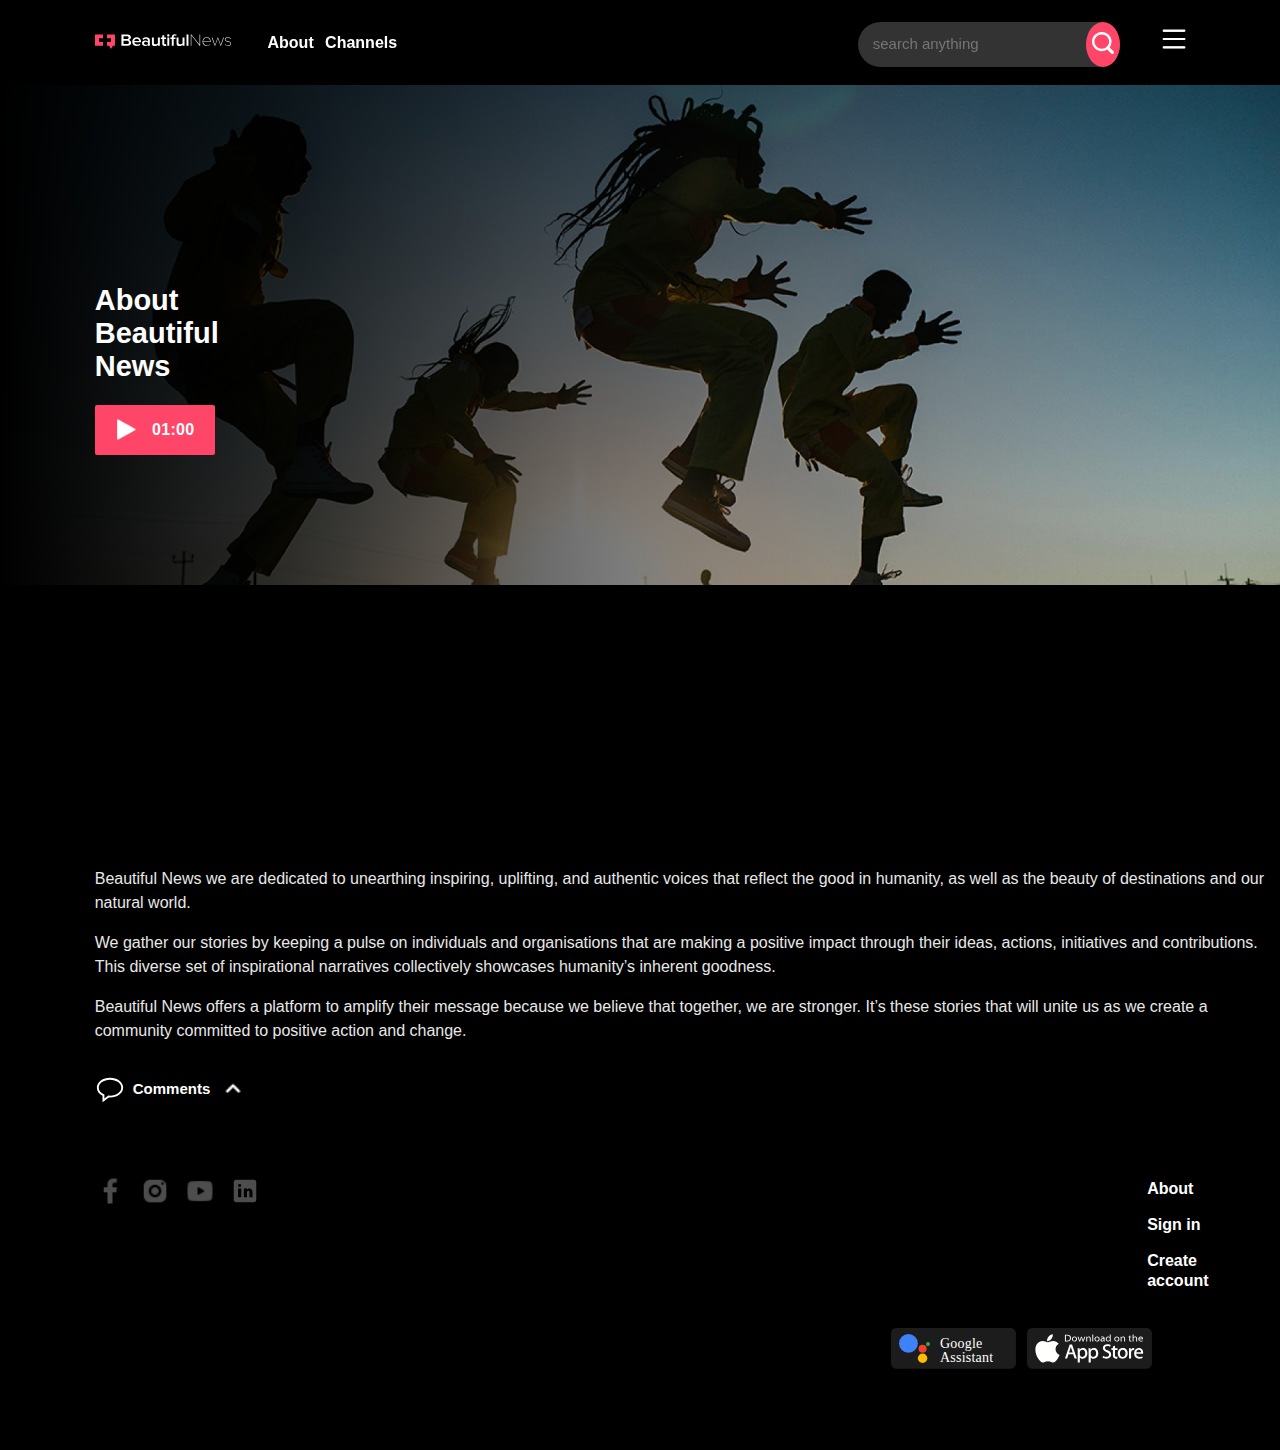
==== commit 22c77148: "Merge branch 'main' of https://github.com/ayauZh/WebProject" ====
--- a/about.html
+++ b/about.html
@@ -16,19 +16,16 @@
             <a href="mainPage.html"><img src="images/znakNews.svg" class="znak-news" alt=""></a>
             <a href="about.html"><div class="zagolovok-slovo">About</div></a>
             <a href="channel.html"><div class="zagolovok-slovo-1">Channels</div></a>
-        </div>
         
-            <div class="search-bar">
-                <div class="search-box">
-                     <input type="text" placeholder="Type to search..">
-                    <div class="search-icon">
-                        <img class="znak_iskat" src="[data-uri]" alt="">
-                    </div>
-                </div>
-            
+        
+            <div class="container">
+                <form action="" class="search-bar">
+                    <input type="text" placeholder="search anything" name="q">
+                    <button type="submit"><img src="[data-uri]" alt=""></button>
+                </form>
             </div>
             <img src="images/menu.png" alt="" class="menu_znak">
-
+        </div>
             
         
     </header>
--- a/css/about.css
+++ b/css/about.css
@@ -22,14 +22,18 @@
     display: block;
     position: fixed;
     z-index: 5;
-    display: flex;
-    flex-direction: column;
 }
 .asa {
-    padding-top: 28px;
+    padding-top: 22px;
     margin-right: 7.4%;
     margin-left: 7.4%;
     font-weight: bold;
+    display: flex;
+    flex-direction: column;
+    height: 78%;
+}
+a img{
+    margin-top: 0.9%;
 }
 .znak-news {
     max-width: 10.7%;
@@ -38,7 +42,7 @@
 }
 .zagolovok-slovo {
     margin-left: 13.5%;
-    margin-top: 0.2%;
+    margin-top: 0.9%;
     position: absolute;
     cursor: pointer;
 }
@@ -49,10 +53,9 @@
 }
 .zagolovok-slovo-1 {
     cursor: pointer;
-    margin-top: 0.2%;
+    margin-top: 0.9%;
     position: absolute;
     margin-left: 18%;
-    color: #fff;
 }
 .zagolovok-slovo-1:hover {
     text-decoration: underline;
@@ -72,84 +75,61 @@
     height: 34%;
     width: 2%;
     margin-left: 83.3%;
-    cursor: pointer;
-    display: block;
-    position: absolute;
-    margin-top: 31px;
-}
+    margin-top: 0.2%;
+    cursor: pointer;
+    display: block;
+    position: absolute;
+
+}
+
+
 
 /*----------------------------------*/
 
+.container{
+    width: 24%;
+    display: flex;
+    align-items: center;
+    justify-content: center;
+    margin-left: 70%;
+    padding: -2px;
+}
 .search-bar{
     width: 100%;
-    height: 65%;
-    right: 50px;
-}
-.search-box{
-    left: 895px;
-    position: relative;
-    height: 71%;
-    width: 30%;
+    max-width: 700%;
+    background: rgba(255, 255, 255, 0.2);
+    display: flex;
+    align-items: center;
+    border-radius: 60px;
+}
+
+
+.search-bar input{
+    background: transparent;
+    flex: 1;
+    border: 0;
+    outline: none;
+    padding: 3% 4%;
+    font-size: 13px;
+    color:#ff4669;
+}
+.container::placeholder{
+    color: #a09799;
+}
+.search-bar button img{
+    width: 97%;
+}
+.search-bar button{
+    border: 0;
     border-radius: 50%;
-    box-shadow: 5px 5px 30px rgba(0,0,0,.2);
-    transition: all 0.5s cubic-bezier(0.68, -0.555, 0.265, 1.55);
-}
-.search-box.active{
-    width: 23%;
-}
-.search-box input{
-    height: 100%;
-    width: 100%;
-    border: none;
-    outline: none;
-    background: #fff;
-    font-size: 18px;
-    border-radius: 50px;
-    padding: -19px 60px 0 20px;
-    opacity: 0;
-    transition: all 0.5s cubic-bezier(0.68, -0.555, 0.265, 1.55);
-
-}
-.search-box input.active{
-    opacity: 1;
-}
-.search-box input::placeholder{
-    color: #e8e8e8;
-}
-.search-box .search-icon{
-    position: absolute;
-    left: 307px;
-    right: 175px;
-    top: 50%;
-    transform: translateY(-54%);
-    height: 119%;
-    width: 11%;
-    background: #ff4669;
-    border-radius: 50%;
-    text-align: center;
-    line-height: 60px;
-    font-size: 22px;
-    color:#ff4669;
-    cursor: pointer;
-    z-index: 1;
-    transition: all 0.5s cubic-bezier(0.68, -0.555, 0.265, 1.55);
-
-}
-.search-box .search-icon.active{
-    height: 122%;
-    width: 14.5%;
-    color: #fff;
-    right: 5px;
-    background: #ff4669;
-    transform: translateY(-52%) rotate(360deg);
-    line-height: 50px;
-    font-size: 20px;
-}
-.search-icon img{
-    height: 57%;
-    width: 58%;
-    margin: 10px 10px;
-}
+    width: 13%;
+    height: 5vh;
+    background:#ff4669;
+    cursor: pointer;
+}
+
+
+
 
  /* ------------------------------------------------------------------------------- */
  #div-pod-zogolovok {
@@ -213,11 +193,12 @@
 
 /*-------------------*/
 
+
 #progress {
     position: fixed;
-    bottom: 20px;
-    right: 10px;
-    height: 8%;
+    bottom: 3%;
+    right: 2%;
+    height: 9%;
     width: 5%;
     display: none;
     place-items: center;
@@ -229,13 +210,14 @@
     display: block;
     height: calc(100% - 15px);
     width: calc(100% - 15px);
-    background-color: #ffffff;
+    background-color: #3f3b3b;
     border-radius: 50%;
     display: grid;
     place-items: center;
-    font-size: 35px;
-    color: #2c5c81;
+    font-size: 26px;
+    color: #ccd0d4;
   }
+
 
  /* -------------------------------TEXT------------------------------------------------ */
 .text-content {
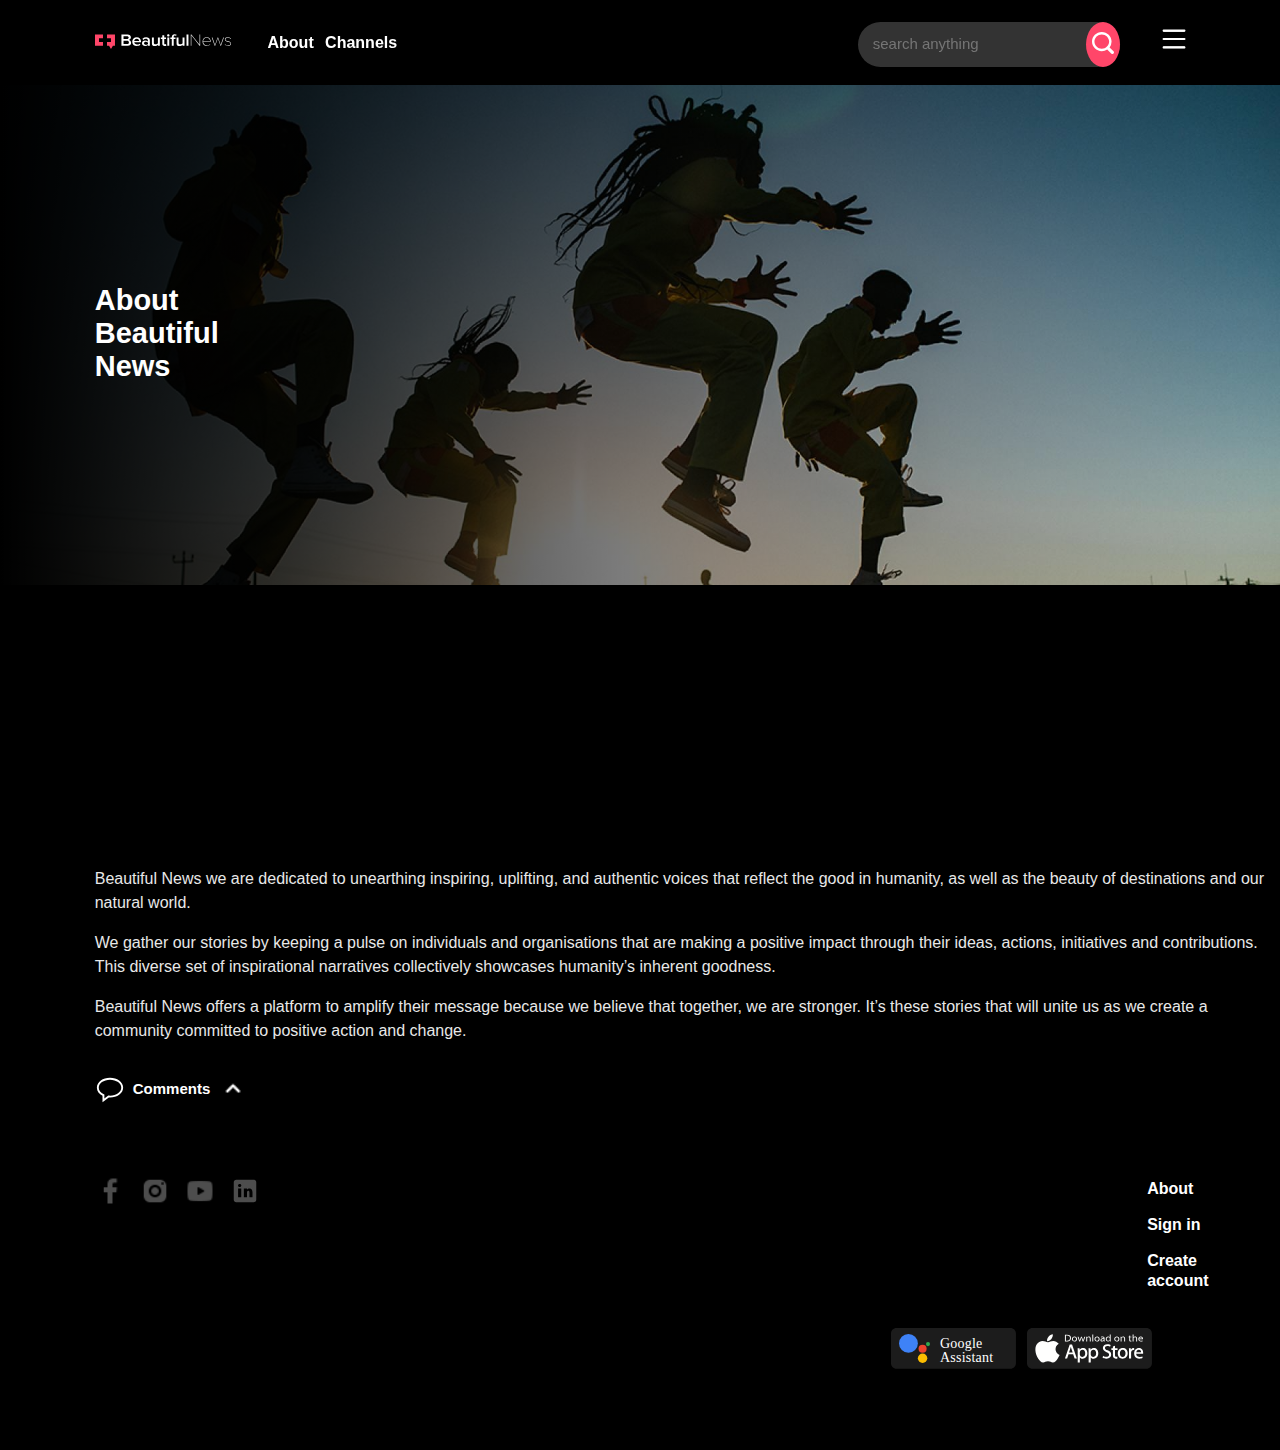
==== commit bd89cfb1: "j" ====
--- a/about.html
+++ b/about.html
@@ -40,10 +40,9 @@
                 Beautiful <br>              
                 News</h1>
             <div style="display: flex">
-                <div class="video-na-zagolovke">
-                    <img src="images/play.png" alt="" class="ikonka-play">
-                    <div class="vremya-video">01:00</div> 
-                </div>
+                <a href="https://www.beautifulnews.com/about-beautiful-news">
+                    
+                </a>
             </div>
         </div>
     </div>
--- a/css/about.css
+++ b/css/about.css
@@ -340,13 +340,119 @@
 /* -------------------------------mobile-version------------------------------------------------ */
 
 @media (max-width: 768px){
+    header {
+        background-color: rgba(0,0,0,0.7);
+        width: 100%;
+        height: 85px;
+        display: block;
+        position: fixed;
+        z-index: 5;
+    }
+    .asa {
+        padding-top: 28px;
+        margin-right: 7.4%;
+        margin-left: 7.4%;
+        font-weight: bold;
+    }
+    .znak-news {
+        max-width: 20.7%;
+        height: auto;
+        position: absolute;
+    }
+    .zagolovok-slovo {
+        display: none;
+    }
+    .zagolovok-slovo-1 {
+        display: none;
+    }
+    .znak_iskat {
+        height: 23px;
+        width: 23px;
+        cursor: pointer;
+        margin-left: 80.4%;
+        display: block;
+        position: absolute;
+        margin-top: 2px;
+    }
+    .menu_znak {
+        display: none;
+        height: 28px;
+        width: 35px;
+        margin-left: 7%;
+        cursor: pointer;
+        position: absolute;
+    }
+    /*----------------------------------*/
+    
+    .container{
+        width: 21%;
+        display: flex;
+        align-items: center;
+        justify-content: center;
+        margin-left: 70%;
+        padding: -2px;
+    }
+    .search-bar{
+        max-width: 90%;
+        background: rgba(255, 255, 255, 0.2);
+        display: flex;
+        align-items: center;
+        border-radius: 60px;
+    }
+    
+    .search-bar input{
+        background: transparent;
+        flex: 1;
+        border: 0;
+        outline: none;
+        /* padding: 3% 5.5%; */
+        font-size: 15px;
+        color:#ff4669;
+    }
+    .container::placeholder{
+        color: #a09799;
+    }
+    .search-bar button img{
+        width: 97%;
+    }
+    .search-bar button{
+        display: none;
+    }
+    
+    /*-------------------------------------------------*/
+    /*-------------------*/
+
+
+#progress {
+    position: fixed;
+    bottom: 3%;
+    right: 2%;
+    height: 20px;
+    width: 5%;
+    display: none;
+    place-items: center;
+    border-radius: 50%;
+    box-shadow: 0 0 10px rgba(0, 0, 0, 0.2);
+    cursor: pointer;
+  }
+  #progress-value {
+    display: block;
+    height: calc(100% - 15px);
+    width: calc(100% - 15px);
+    background-color: #3f3b3b;
+    border-radius: 50%;
+    display: grid;
+    place-items: center;
+    font-size: 26px;
+    color: #ccd0d4;
+  }
     #div-pod-zogolovok {
         height: 85px;
         width: 100%;
      }
     .glavnaya-novost {
         width: 100%;
-        height: 800px;
+        height: 600px;
     }
     .glavnaya-kartinka {
         max-width: 100%;
@@ -357,7 +463,7 @@
     }
     #background-dlya-kartinok{
         width: 100%;
-        height: 750px;
+        height: 550px;
         position: absolute;
         z-index: 1;
         background: linear-gradient(to right,black 0%,rgba(0,0,0,0) 100%);
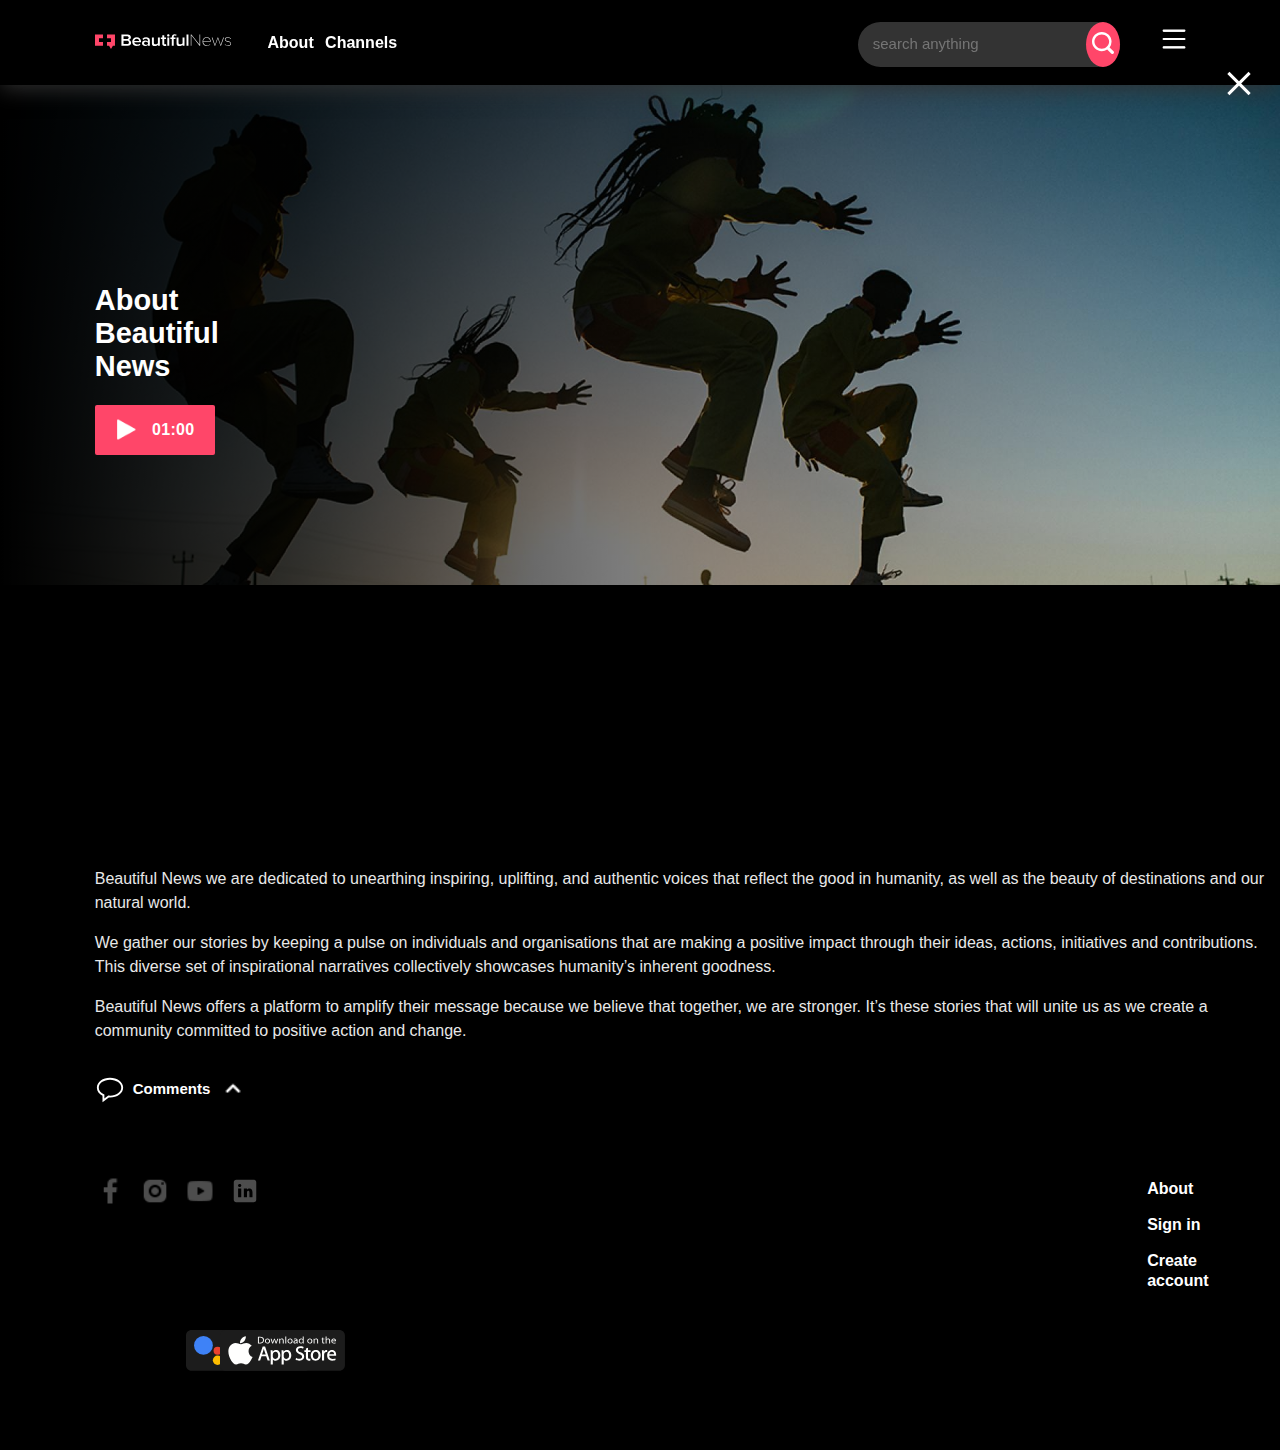
==== commit 8b2975dd: "Update about.html" ====
--- a/about.html
+++ b/about.html
@@ -5,27 +5,54 @@
     <meta http-equiv="X-UA-Compatible" content="IE=edge">
     <meta name="viewport" content="width=device-width, initial-scale=1.0">
     <link rel="stylesheet" href="css/about.css">
+    <link rel="stylesheet" href="css/menu.css">
+    <script defer src="javascript/main.js"></script>
     <title>About Us</title>
 </head>
 <body>
     <div id="progress">
         <span id="progress-value">&#x1F815;</span>
       </div>
-    <header>
+      <header class="header open">
         <div class="asa">
             <a href="mainPage.html"><img src="images/znakNews.svg" class="znak-news" alt=""></a>
             <a href="about.html"><div class="zagolovok-slovo">About</div></a>
             <a href="channel.html"><div class="zagolovok-slovo-1">Channels</div></a>
-        
-        
+            
             <div class="container">
                 <form action="" class="search-bar">
                     <input type="text" placeholder="search anything" name="q">
                     <button type="submit"><img src="[data-uri]" alt=""></button>
                 </form>
             </div>
+            
+            <nav class="menu">
+                <ul class="menu__list">
+                    <li class="menu__item">
+                        <a class="menu__link" href="about.html">
+                            ABOUT
+                        </a>
+                    </li>
+                    <li class="menu__item">
+                        <a class="menu__link" href="signIn.html" id="sign-in">
+                            Sign in
+                        </a>
+                    </li>
+                    <li class="menu__item">
+                        <a class="menu__link" href="createAccount.html" id="create-account">
+                            Create account
+                        </a>
+                    </li>
+                </ul>
+            </nav>
+            <button class="header__burger-btn" id="burger">
+                <span></span><span></span><span></span>
+            </button>
+
             <img src="images/menu.png" alt="" class="menu_znak">
+
         </div>
+    </header>
             
         
     </header>
@@ -41,7 +68,10 @@
                 News</h1>
             <div style="display: flex">
                 <a href="https://www.beautifulnews.com/about-beautiful-news">
-                    
+                    <div class="video-na-zagolovke">
+                        <img src="images/play.png" alt="" class="ikonka-play">
+                        <div class="vremya-video">01:00</div> 
+                    </div>
                 </a>
             </div>
         </div>
@@ -79,9 +109,9 @@
         </div>
         <div style="display: flex" class="nizhnaya-chast-footer">
             <img src="https://www.beautifulnews.com/themes/custom/beautiful_news/images/branding/bn-brand-logo-gs.svg" alt="">
-            <img src="images/googleassistant.svg" alt="" id="google-assistant" class="google-assistant-appstore">
-            <img src="images/appstore.svg" alt="" class="google-assistant-appstore">
+            <a href="https://assistant.google.com/intl/ru_ru/" id="google-appstore"><img src="images/googleassistant.svg" alt="" id="google-assistant" class="google-assistant-appstore"></a>
+            <a href="https://www.apple.com/ru/app-store/"><img src="images/appstore.svg" alt="" class="google-assistant-appstore"></a>
         </div>
     </footer>
 </body>
-</html>+</html>
--- a/css/menu.css
+++ b/css/menu.css
@@ -0,0 +1,88 @@
+.header {
+    box-shadow: 0px 4px 21px -1px #323232;
+}
+.header__burger-btn {
+    display: none;
+    width: 50px;
+    height: 50px;
+    border: none;
+    margin-left: 1645px;
+    background-color: black;
+    z-index: 2;
+}
+
+.header__burger-btn span {
+    position: absolute;
+    width: 30px;
+    height: 3px;
+    background-color: white;
+    right: 2%;
+    transition: transform .5s, opacity .5s, background-color .5s;
+}
+
+.header__burger-btn span:nth-child(1) {
+    transform: translateY(-10px);
+}
+
+.header__burger-btn span:nth-child(3) {
+    transform: translateY(10px);
+}
+
+.header.open .header__burger-btn span {
+    background-color: white;
+}
+
+.header.open .header__burger-btn span:nth-child(1) {
+    transform: translateY(0) rotate(45deg);
+}
+
+.header.open .header__burger-btn span:nth-child(2) {
+    opacity: 0;
+}
+
+.header.open .header__burger-btn span:nth-child(3) {
+    transform: translateY(0) rotate(-45deg);
+}
+
+.menu__list {
+    display: flex;
+    align-items: center;
+    list-style-type: none;
+    padding: 0;
+    margin: 200px;
+}
+
+.menu__item:not(:last-child) {
+    margin-right: 20px;
+}
+
+.menu__link {
+    font-size: 16px;
+}
+@media (max-width: 2000px) {
+    .header__burger-btn {
+        display: block;
+        padding: 15px 15px;
+    }
+    .menu {
+        position: absolute;
+        right: 0%;
+        top: 0;
+        width: 500px;
+        background-color: #323232;
+        padding: 20% 20px 20px 20px;
+        transition: transform .5s;
+    }
+    .menu__list {
+        display: block;
+    }
+    .menu__link {
+        color: white;
+        font-size: 18px;
+        display: block;
+        padding: 10px 0;
+    }
+    .header.open .menu {
+        transform: translateX(100%);
+    }
+}